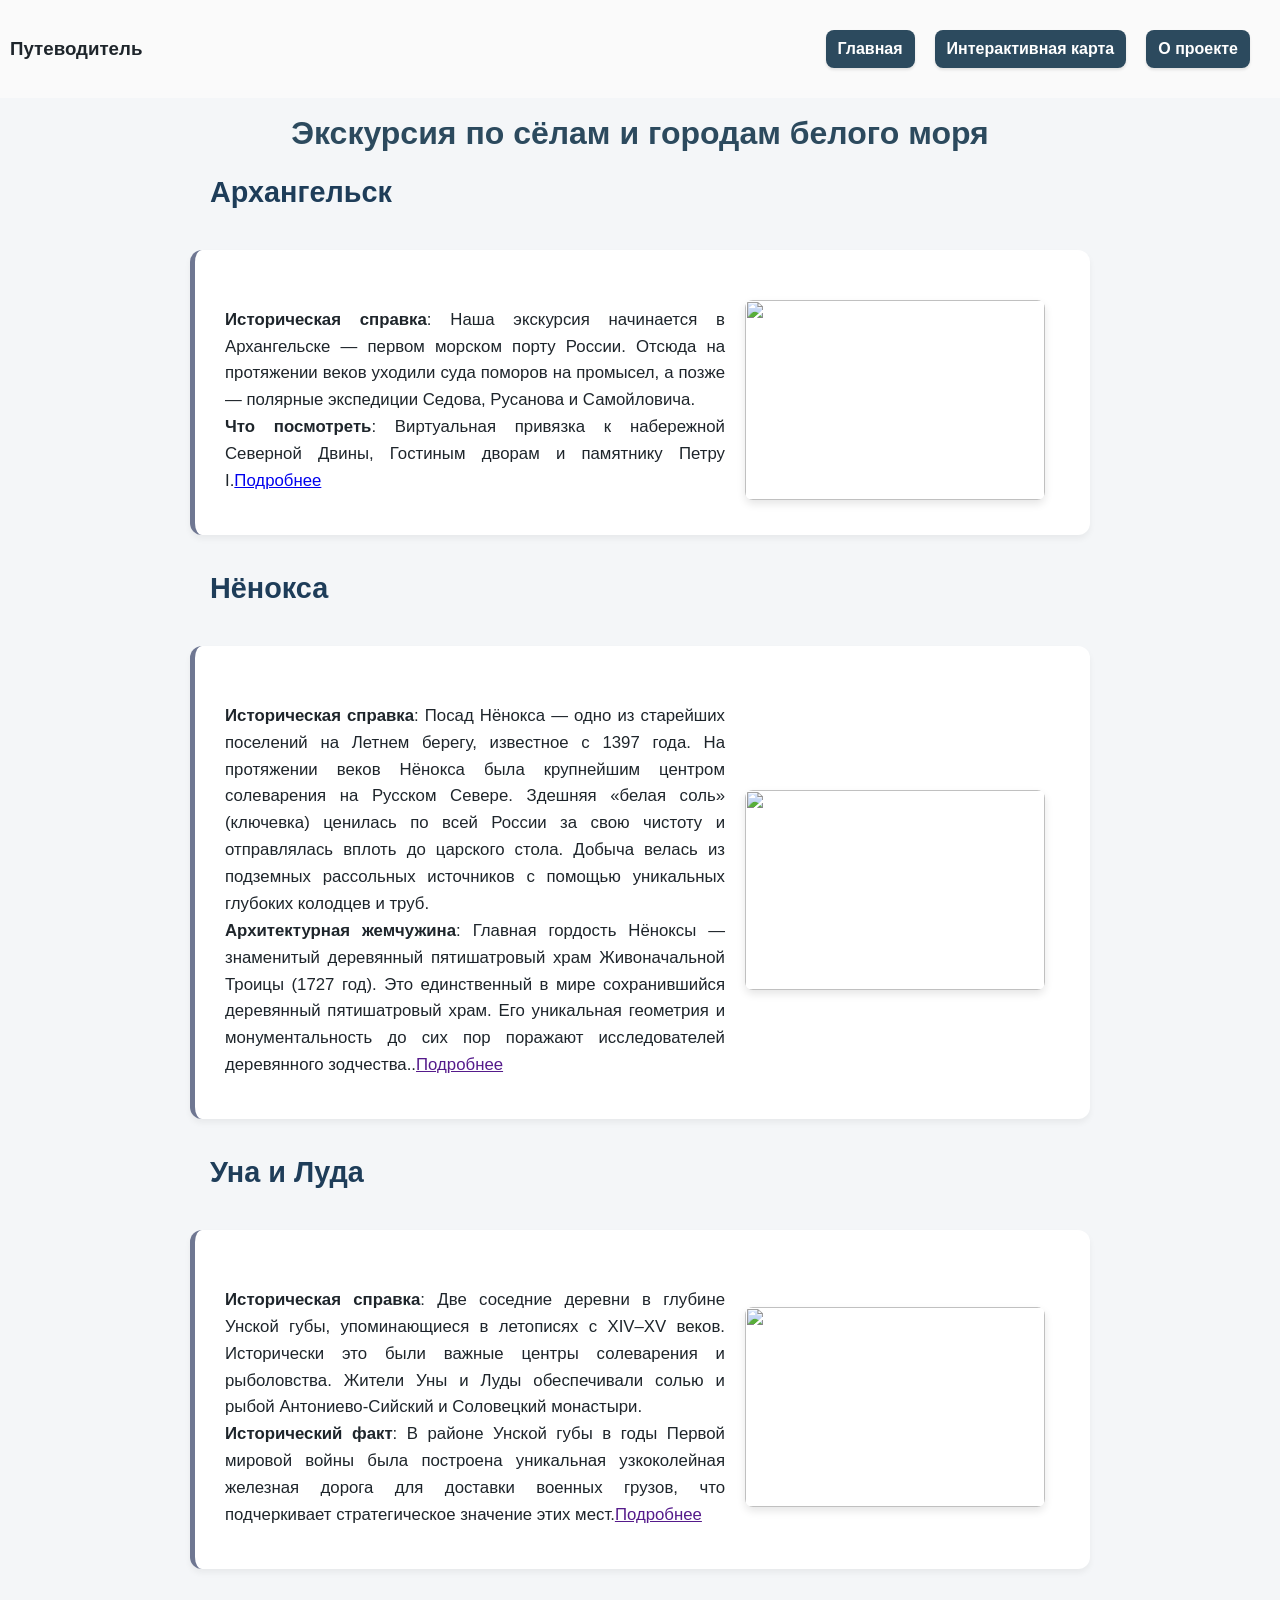
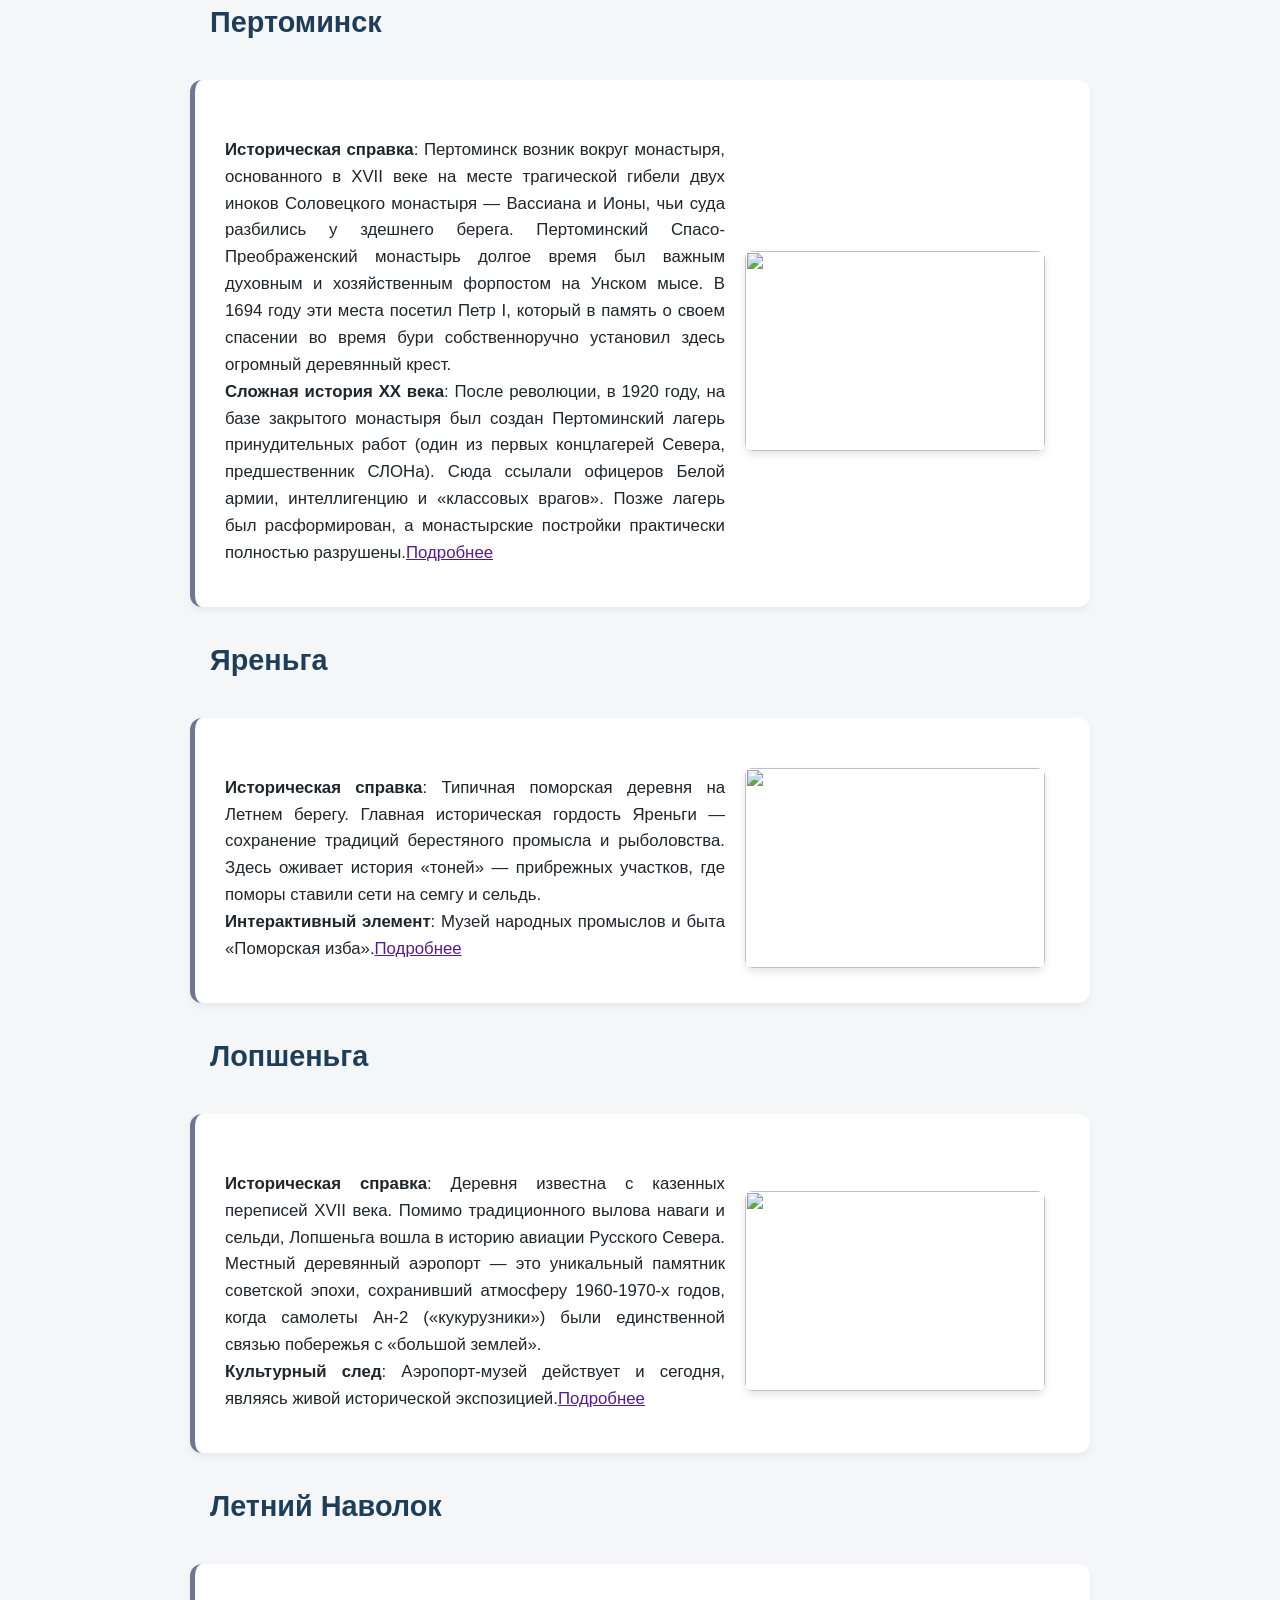
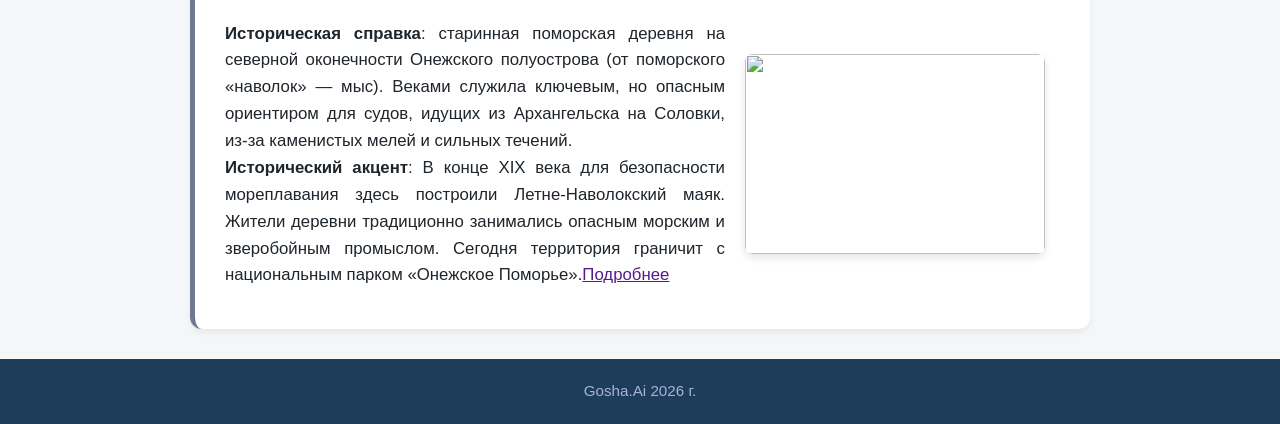
==== index.html @ 38576194 "Добавил файлы проекта" ====
<!DOCTYPE html>
<html lang="en">
<head>
    <meta charset="UTF-8">
    <meta name="viewport" content="width=device-width, initial-scale=1.0">
    <link rel="stylesheet" href="styleinf.css">
    <title>Историко-краеведческий цифровой путеводитель</title>
</head>
<body>
    <header>
        <h3>Путеводитель</h3>
        <nav>
            <a href="index.html" class="btn-custom">Главная</a>
            <a href="map.html" class="btn-custom">Интерактивная карта</a>
            <a href="info.html" class="btn-custom">О проекте</a>
        </nav>
    
    </header>
    <h1>Экскурсия по сёлам и городам белого моря</h1>
    <h2>Архангельск</h2>
    <section class="main">
        
        <p>
            <br><b>Историческая справка</b>: Наша экскурсия начинается в Архангельске — первом морском порту России. 
            Отсюда на протяжении веков уходили суда поморов на промысел, а позже — полярные экспедиции Седова, Русанова и Самойловича.
            <br><b>Что посмотреть</b>: Виртуальная привязка к набережной Северной Двины, Гостиным дворам и памятнику Петру I.<a href="/Users/artem/программы/проект история/towns/archangesk.html">Подробнее</a>
        </p>
        <img src="/Users/artem/программы/проект_история/img/archangelsk1.jpg" width="300" height="200">
    </section>

    <h2>Нёнокса</h2>
    <section class="main">
        <p>
            <br><b>Историческая справка</b>: Посад Нёнокса — одно из старейших поселений на Летнем берегу, известное с 1397 года. На протяжении веков Нёнокса была крупнейшим центром солеварения на Русском Севере. Здешняя «белая соль» (ключевка) ценилась по всей России за свою чистоту и отправлялась вплоть до царского стола. Добыча велась из подземных рассольных источников с помощью уникальных глубоких колодцев и труб.

            <br><b>Архитектурная жемчужина</b>: Главная гордость Нёноксы — знаменитый деревянный пятишатровый храм Живоначальной Троицы (1727 год). Это единственный в мире сохранившийся деревянный пятишатровый храм. Его уникальная геометрия и монументальность до сих пор поражают исследователей деревянного зодчества..<a href="">Подробнее</a>
        </p>
        <img src="/Users/artem/программы/проект_история/img/nenoksa.jpg" width="300" height="200">
    </section>

    <h2>Уна и Луда</h2>
    <section class="main">
        <p>
            <br><b>Историческая справка</b>: Две соседние деревни в глубине Унской губы, упоминающиеся в летописях с XIV–XV веков. Исторически это были важные центры солеварения и рыболовства. Жители Уны и Луды обеспечивали солью и рыбой Антониево-Сийский и Соловецкий монастыри.

           <br><b>Исторический факт</b>: В районе Унской губы в годы Первой мировой войны была построена уникальная узкоколейная железная дорога для доставки военных грузов, что подчеркивает стратегическое значение этих мест.<a href="">Подробнее</a>
        </p>
        <img src="/Users/artem/программы/проект_история/img/luda.jpg" width="300" height="200">
    </section>

    <h2>Пертоминск</h2>
    <section class="main">
        <p>
            <br><b>Историческая справка</b>: Пертоминск возник вокруг монастыря, основанного в XVII веке на месте трагической гибели двух иноков Соловецкого монастыря — Вассиана и Ионы, чьи суда разбились у здешнего берега. Пертоминский Спасо-Преображенский монастырь долгое время был важным духовным и хозяйственным форпостом на Унском мысе. В 1694 году эти места посетил Петр I, который в память о своем спасении во время бури собственноручно установил здесь огромный деревянный крест.

            <br><b>Сложная история XX века</b>: После революции, в 1920 году, на базе закрытого монастыря был создан Пертоминский лагерь принудительных работ (один из первых концлагерей Севера, предшественник СЛОНа). Сюда ссылали офицеров Белой армии, интеллигенцию и «классовых врагов». Позже лагерь был расформирован, а монастырские постройки практически полностью разрушены.<a href="">Подробнее</a>
        </p>
        <img src="/Users/artem/программы/проект_история/img/pertominsk.jpg" width="300" height="200">
    </section>

    <h2>Яреньга</h2>
    <section class="main">
        <p>
            <br><b>Историческая справка</b>: Типичная поморская деревня на Летнем берегу. Главная историческая гордость Яреньги — сохранение традиций берестяного промысла и рыболовства. Здесь оживает история «тоней» — прибрежных участков, где поморы ставили сети на семгу и сельдь.

            <br><b>Интерактивный элемент</b>: Музей народных промыслов и быта «Поморская изба».<a href="">Подробнее</a>
        </p>
        <img src="/Users/artem/программы/проект_история/img/jaringa.jpeg" width="300" height="200">
    </section>

    <h2>Лопшеньга</h2>
    <section class="main">
        <p>
            <br><b>Историческая справка</b>: Деревня известна с казенных переписей XVII века. Помимо традиционного вылова наваги и сельди, Лопшеньга вошла в историю авиации Русского Севера. Местный деревянный аэропорт — это уникальный памятник советской эпохи, сохранивший атмосферу 1960-1970-х годов, когда самолеты Ан-2 («кукурузники») были единственной связью побережья с «большой землей».

            <br><b>Культурный след</b>: Аэропорт-музей действует и сегодня, являясь живой исторической экспозицией.<a href="">Подробнее</a>
        </p>
        <img src="/Users/artem/программы/проект_история/img/lopshenga.jpeg" width="300" height="200">
    </section>

    <h2>Летний Наволок</h2>
    <section class="main">
        
        <p>
            <br><b>Историческая справка</b>: старинная поморская деревня на северной оконечности Онежского полуострова (от поморского «наволок» — мыс). Веками служила ключевым, но опасным ориентиром для судов, идущих из Архангельска на Соловки, из-за каменистых мелей и сильных течений.
            <br><b>Исторический акцент</b>: В конце XIX века для безопасности мореплавания здесь построили Летне-Наволокский маяк. Жители деревни традиционно занимались опасным морским и зверобойным промыслом. Сегодня территория граничит с национальным парком «Онежское Поморье».<a href="">Подробнее</a>
        </p>
        <img src="/Users/artem/программы/проект_история/img/purnema.jpeg" width="300" height="200">
    </section>


    <footer>Gosha.Ai 2026 г.</footer> 
    
</body>
</html>
---- styleinf.css ----
/* ==========================================================================
   1. ПЕРЕМЕННЫЕ И БАЗОВЫЕ НАСТРОЙКИ
   ========================================================================== */
:root {
    --bg-color: #F4F6F8;        /* Светло-серый фон страницы */
    --card-color: #FFFFFF;      /* Фон карточки */
    --card-bg: #FFFFFF;         /* Белый фон карточек (для сайдбара) */
    --text-main: #1E252B;       /* Глубокий графитовый текст */
    --accent-color: #2C4A5E;    /* Сине-стальной поморский */
    --accent-hover: #416B85;    /* Кнопки при наведении */
}

/* Сброс базовых отступов */
* {
    box-sizing: border-box;
    margin: 0;
    padding: 0;
}

body {
    font-family: 'Inter', sans-serif;
    background-color: var(--bg-color);
    color: var(--text-main);
    line-height: 1.6;
}

/* ==========================================================================
   2. ШАПКА И НАВИГАЦИЯ
   ========================================================================== */
header {
    display: flex;
    justify-content: space-between;
    text-align: left;
    align-items: center;
    gap: 20px;
    background-color: #fafafa;
    padding: 10px;
}

nav {
    display: flex;
    padding: 20px;
    gap: 20px;
}

/* ==========================================================================
   3. ТИПОГРАФИКА
   ========================================================================== */
h1 {
    font-family: 'Montserrat', sans-serif;
    color: var(--accent-color);
    max-width: 900px;
    margin: 10px auto;
    text-align: center;
}

h2 {
    color: #1e3d59;
    font-size: 1.8rem;
    max-width: 900px;
    margin: 10px auto;
    padding-left: 20px;
    position: relative;
    padding-bottom: 5px;
}

p {
    font-size: 1.05rem;
    margin-bottom: 10px;
    text-align: justify;
}

ul {
    margin-left: 25px;
    margin-top: 10px;
}

li {
    margin-bottom: 8px;
    font-size: 1.05rem;
}

/* ==========================================================================
   4. ОСНОВНЫЕ БЛОКИ И КОНТЕЙНЕРЫ
   ========================================================================== */
.container {
    max-width: 1200px;
    margin: 0 auto;
    padding: 20px;
}

/* Объединенные стили для секций контента */
section, .main {
    display: flex;
    align-items: center;
    gap: 20px;
    max-width: 900px;
    margin: 30px auto;
    padding: 30px;
    background: var(--card-color);
    border-radius: 12px;
    box-shadow: 0 4px 6px rgba(0, 0, 0, 0.05);
    border-left: 5px solid #6f7792;
}

section img {
    max-width: 100%;
    
    object-fit: cover;
    border-radius: 8px;
    margin-top: 15px;
    margin-right: 15px;
    box-shadow: 0 4px 8px rgba(0,0,0,0.1);
    transition: transform 0.3s ease;
}

section img:hover {
    transform: scale(1.03);
}

.info{
  display: flex;
  flex-direction: column; /* Выстраивает блоки в столбец */
  gap: 15px; /* Расстояние между блоками */
  align-items: center; /* Выравнивание блоков по центру (опционально) */
}

/* ==========================================================================
   5. КНОПКИ
   ========================================================================== */
.btn-custom {
    display: inline-flex; /* Изменено с inline на inline-flex, чтобы работал gap и выравнивание */
    align-items: center;
    gap: 20px;
    padding: 6px 12px;
    background-color: var(--accent-color);
    color: white;
    text-decoration: none;
    font-family: sans-serif;
    font-weight: 600;
    font-size: 16px;
    border-radius: 8px;
    box-shadow: 0 2px 3px rgba(0, 0, 0, 0.1);
    transition: all 0.3s ease;
}

.btn-custom:hover {
    background-color: #656f65;
    box-shadow: 0 6px 12px rgba(0, 0, 0, 0.15);
    transform: translateY(-2px);
}

.btn-custom:active {
    transform: translateY(1px);
    box-shadow: 0 2px 4px rgba(0, 0, 0, 0.1);
}

/* ==========================================================================
   6. КАРТА И САЙДБАР (ГЛАВНЫЙ ЭКРАН)
   ========================================================================== */
.main-content {
    display: grid;
    grid-template-columns: 2fr 1fr;
    gap: 20px;
    height: 600px;
}

#map-container {
    width: 100%;
    height: 100%;
    border-radius: 12px;
    overflow: hidden;
    box-shadow: 0 4px 12px rgba(0, 0, 0, 0.05);
    background: #e5e3db;
}

.sidebar {
    background-color: var(--card-bg);
    padding: 25px;
    border-radius: 12px;
    box-shadow: 0 4px 12px rgba(0, 0, 0, 0.05);
    overflow-y: auto;
    display: flex;
    flex-direction: column;
    gap: 15px;
}

/* Переопределение стилей заголовка внутри сайдбара */
.sidebar h2 {
    font-family: 'Montserrat', sans-serif;
    font-size: 20px;
    color: var(--accent-color);
    border-bottom: 2px solid var(--bg-color);
    padding-bottom: 10px;
    margin: 0; /* Сбрасываем центрирование от глобального h2 */
    max-width: none;
    padding-left: 0;
}

.info-placeholder {
    color: #7f8c8d;
    font-style: italic;
    text-align: center;
    margin: auto 0;
}

.poi-title {
    font-family: 'Montserrat', sans-serif;
    font-size: 18px;
    color: var(--accent-color);
    margin-bottom: 8px;
}

.ymaps3-balloon {
    padding: 10px;
    font-family: 'Inter', sans-serif;
    max-width: 250px;
}

/* ==========================================================================
   7. ПОДВАЛ (FOOTER)
   ========================================================================== */
footer {
    background-color: #1e3d59;
    color: #a6b1e1;
    text-align: center;
    padding: 20px;
    font-size: 0.95rem;
    position: relative;
    bottom: 0;
    width: 100%;
    margin-top: 5px;
}

/* ==========================================================================
   8. АДАПТИВНОСТЬ ДЛЯ МОБИЛЬНЫХ УСТРОЙСТВ
   ========================================================================== */
@media (max-width: 768px) {
    header {
        flex-direction: column;
        text-align: center;
        padding: 20px;
    }

    nav {
        width: 100%;
        justify-content: center;
    }

    section, .main {
        margin: 15px;
        padding: 20px;
    }

    section img {
        width: 100%;
        margin-right: 0;
        margin-bottom: 15px;
    }

    .main-content {
        grid-template-columns: 1fr;
        height: auto;
    }

    #map-container {
        height: 400px;
    }
}
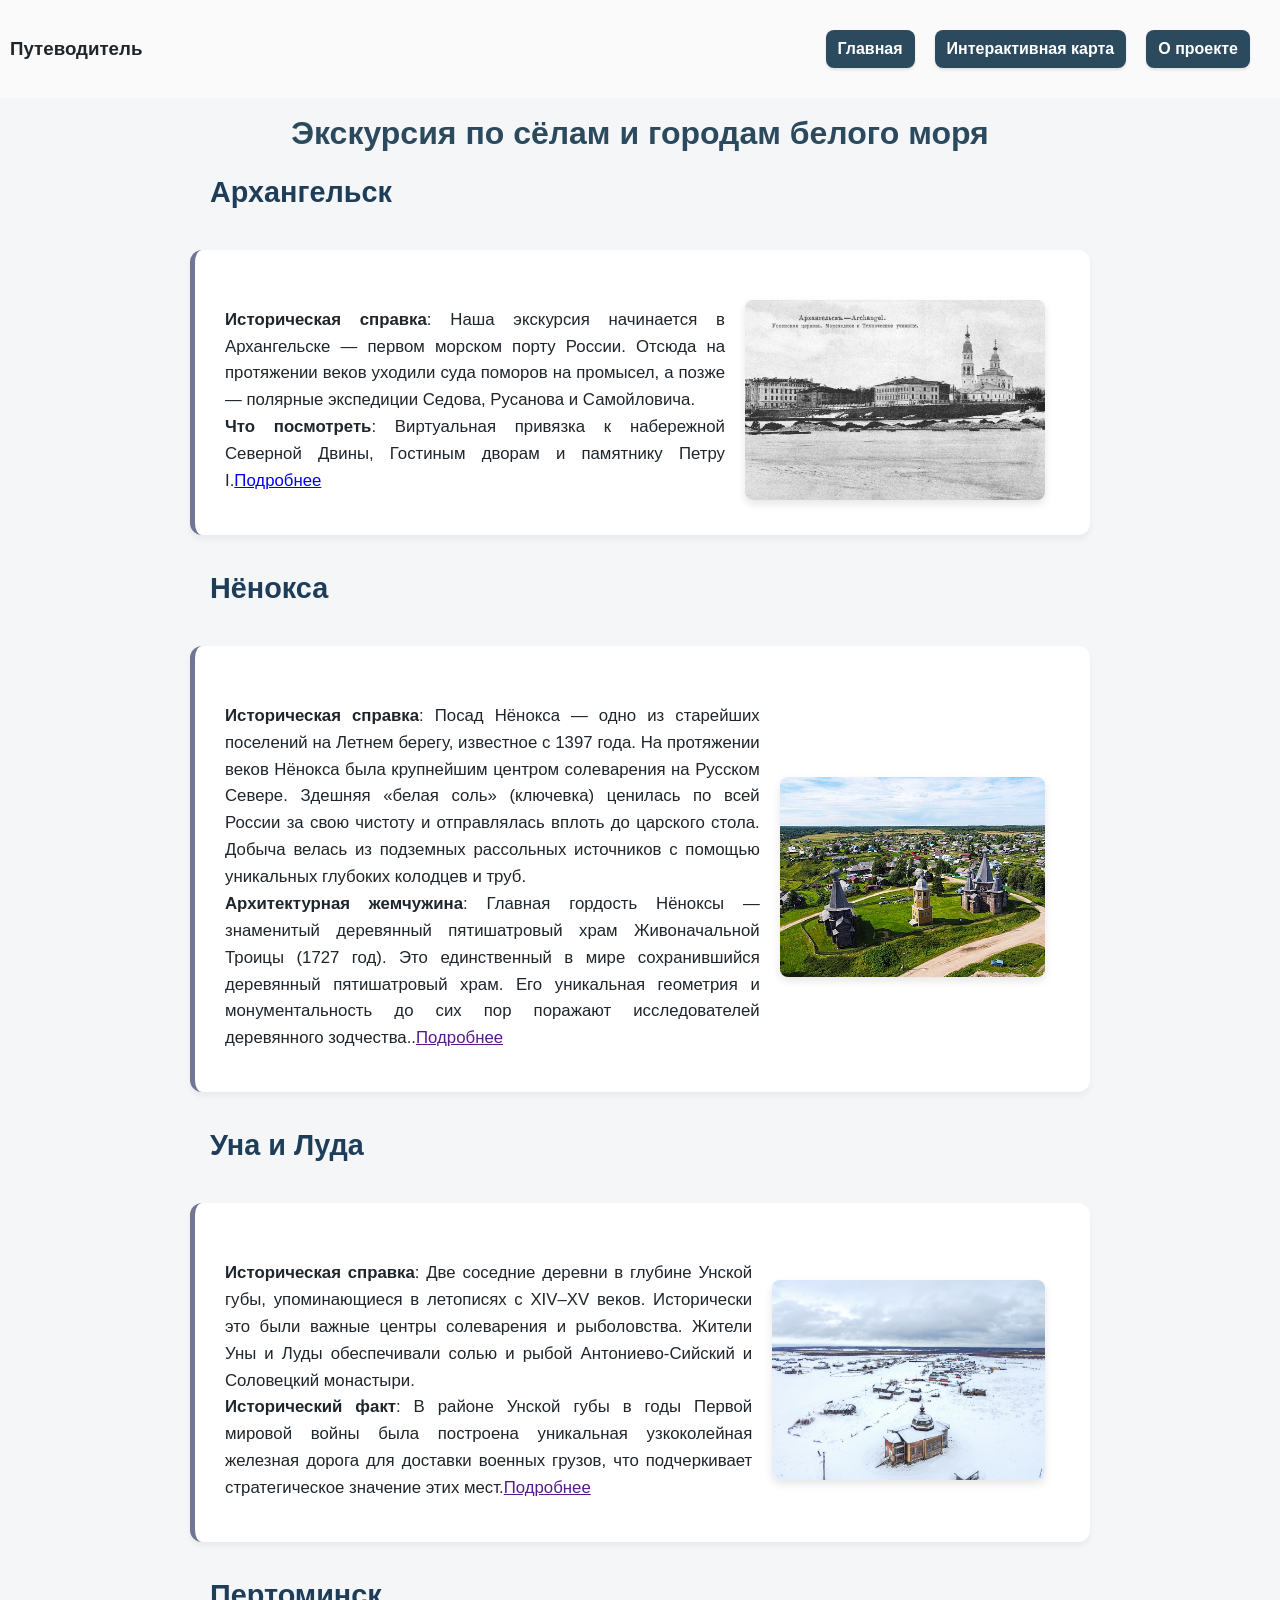
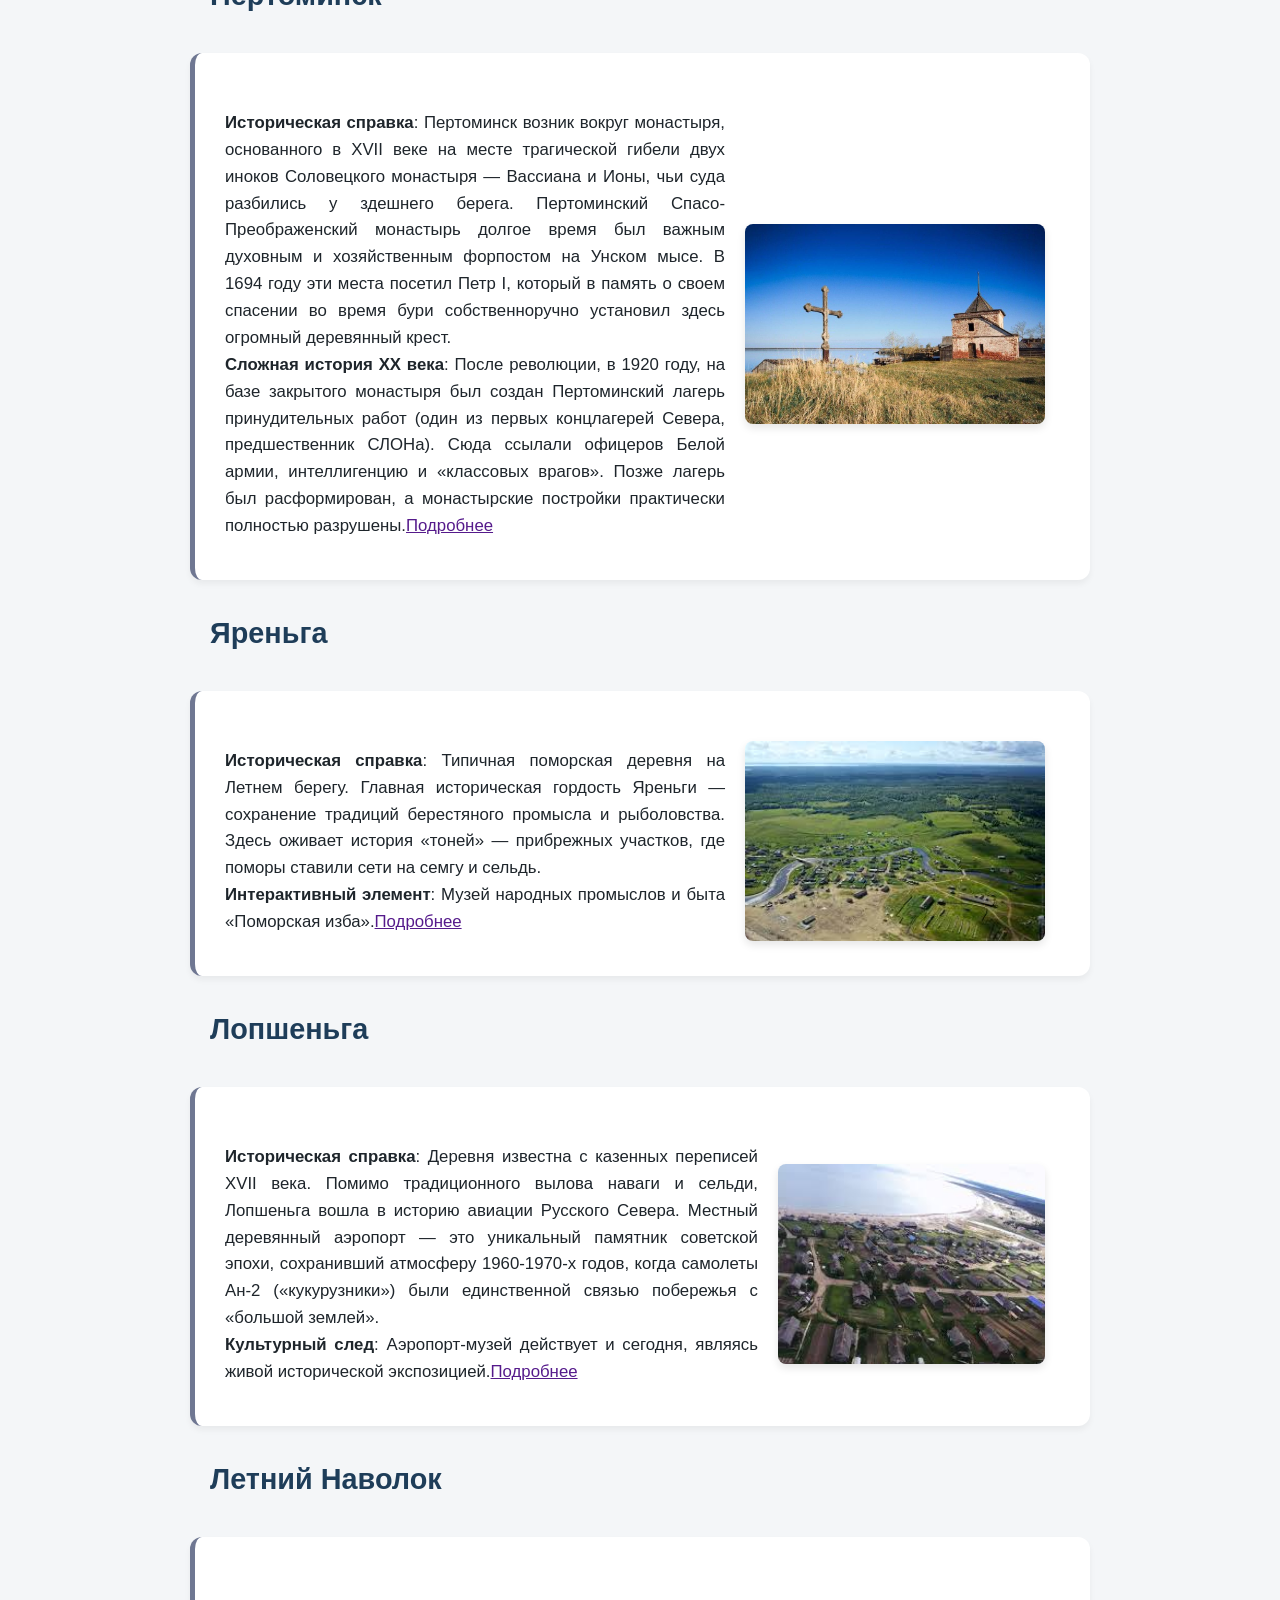
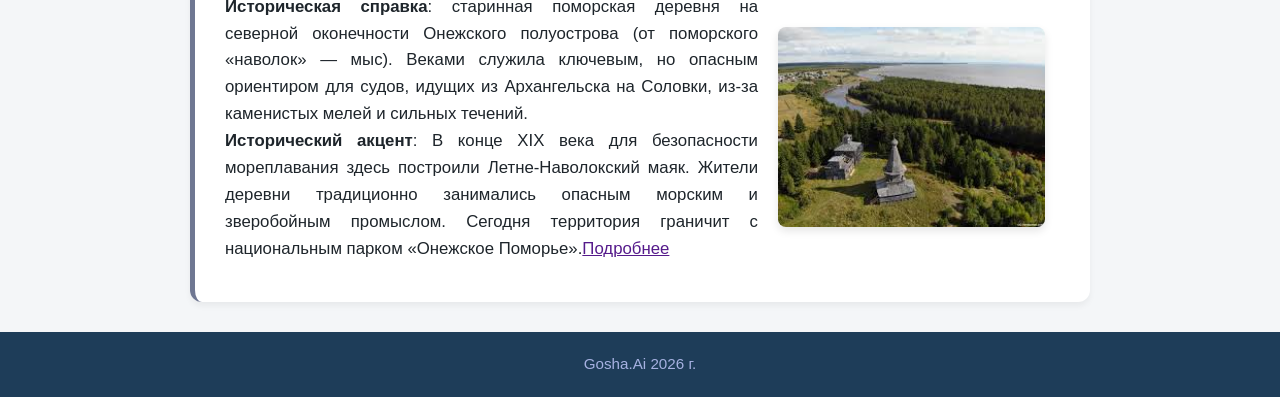
==== commit c39100d9: "исправление ссылок" ====
--- a/index.html
+++ b/index.html
@@ -23,9 +23,9 @@
         <p>
             <br><b>Историческая справка</b>: Наша экскурсия начинается в Архангельске — первом морском порту России. 
             Отсюда на протяжении веков уходили суда поморов на промысел, а позже — полярные экспедиции Седова, Русанова и Самойловича.
-            <br><b>Что посмотреть</b>: Виртуальная привязка к набережной Северной Двины, Гостиным дворам и памятнику Петру I.<a href="/Users/artem/программы/проект история/towns/archangesk.html">Подробнее</a>
+            <br><b>Что посмотреть</b>: Виртуальная привязка к набережной Северной Двины, Гостиным дворам и памятнику Петру I.<a href="/towns/archangesk.html">Подробнее</a>
         </p>
-        <img src="/Users/artem/программы/проект_история/img/archangelsk1.jpg" width="300" height="200">
+        <img src="/img/archangelsk1.jpg" width="300" height="200">
     </section>
 
     <h2>Нёнокса</h2>
@@ -35,7 +35,7 @@
 
             <br><b>Архитектурная жемчужина</b>: Главная гордость Нёноксы — знаменитый деревянный пятишатровый храм Живоначальной Троицы (1727 год). Это единственный в мире сохранившийся деревянный пятишатровый храм. Его уникальная геометрия и монументальность до сих пор поражают исследователей деревянного зодчества..<a href="">Подробнее</a>
         </p>
-        <img src="/Users/artem/программы/проект_история/img/nenoksa.jpg" width="300" height="200">
+        <img src="/img/nenoksa.jpg" width="300" height="200">
     </section>
 
     <h2>Уна и Луда</h2>
@@ -45,7 +45,7 @@
 
            <br><b>Исторический факт</b>: В районе Унской губы в годы Первой мировой войны была построена уникальная узкоколейная железная дорога для доставки военных грузов, что подчеркивает стратегическое значение этих мест.<a href="">Подробнее</a>
         </p>
-        <img src="/Users/artem/программы/проект_история/img/luda.jpg" width="300" height="200">
+        <img src="/img/luda.jpg" width="300" height="200">
     </section>
 
     <h2>Пертоминск</h2>
@@ -55,7 +55,7 @@
 
             <br><b>Сложная история XX века</b>: После революции, в 1920 году, на базе закрытого монастыря был создан Пертоминский лагерь принудительных работ (один из первых концлагерей Севера, предшественник СЛОНа). Сюда ссылали офицеров Белой армии, интеллигенцию и «классовых врагов». Позже лагерь был расформирован, а монастырские постройки практически полностью разрушены.<a href="">Подробнее</a>
         </p>
-        <img src="/Users/artem/программы/проект_история/img/pertominsk.jpg" width="300" height="200">
+        <img src="/img/pertominsk.jpg" width="300" height="200">
     </section>
 
     <h2>Яреньга</h2>
@@ -65,7 +65,7 @@
 
             <br><b>Интерактивный элемент</b>: Музей народных промыслов и быта «Поморская изба».<a href="">Подробнее</a>
         </p>
-        <img src="/Users/artem/программы/проект_история/img/jaringa.jpeg" width="300" height="200">
+        <img src="/img/jaringa.jpeg" width="300" height="200">
     </section>
 
     <h2>Лопшеньга</h2>
@@ -75,7 +75,7 @@
 
             <br><b>Культурный след</b>: Аэропорт-музей действует и сегодня, являясь живой исторической экспозицией.<a href="">Подробнее</a>
         </p>
-        <img src="/Users/artem/программы/проект_история/img/lopshenga.jpeg" width="300" height="200">
+        <img src="/img/lopshenga.jpeg" width="300" height="200">
     </section>
 
     <h2>Летний Наволок</h2>
@@ -85,7 +85,7 @@
             <br><b>Историческая справка</b>: старинная поморская деревня на северной оконечности Онежского полуострова (от поморского «наволок» — мыс). Веками служила ключевым, но опасным ориентиром для судов, идущих из Архангельска на Соловки, из-за каменистых мелей и сильных течений.
             <br><b>Исторический акцент</b>: В конце XIX века для безопасности мореплавания здесь построили Летне-Наволокский маяк. Жители деревни традиционно занимались опасным морским и зверобойным промыслом. Сегодня территория граничит с национальным парком «Онежское Поморье».<a href="">Подробнее</a>
         </p>
-        <img src="/Users/artem/программы/проект_история/img/purnema.jpeg" width="300" height="200">
+        <img src="/img/purnema.jpeg" width="300" height="200">
     </section>
 
 
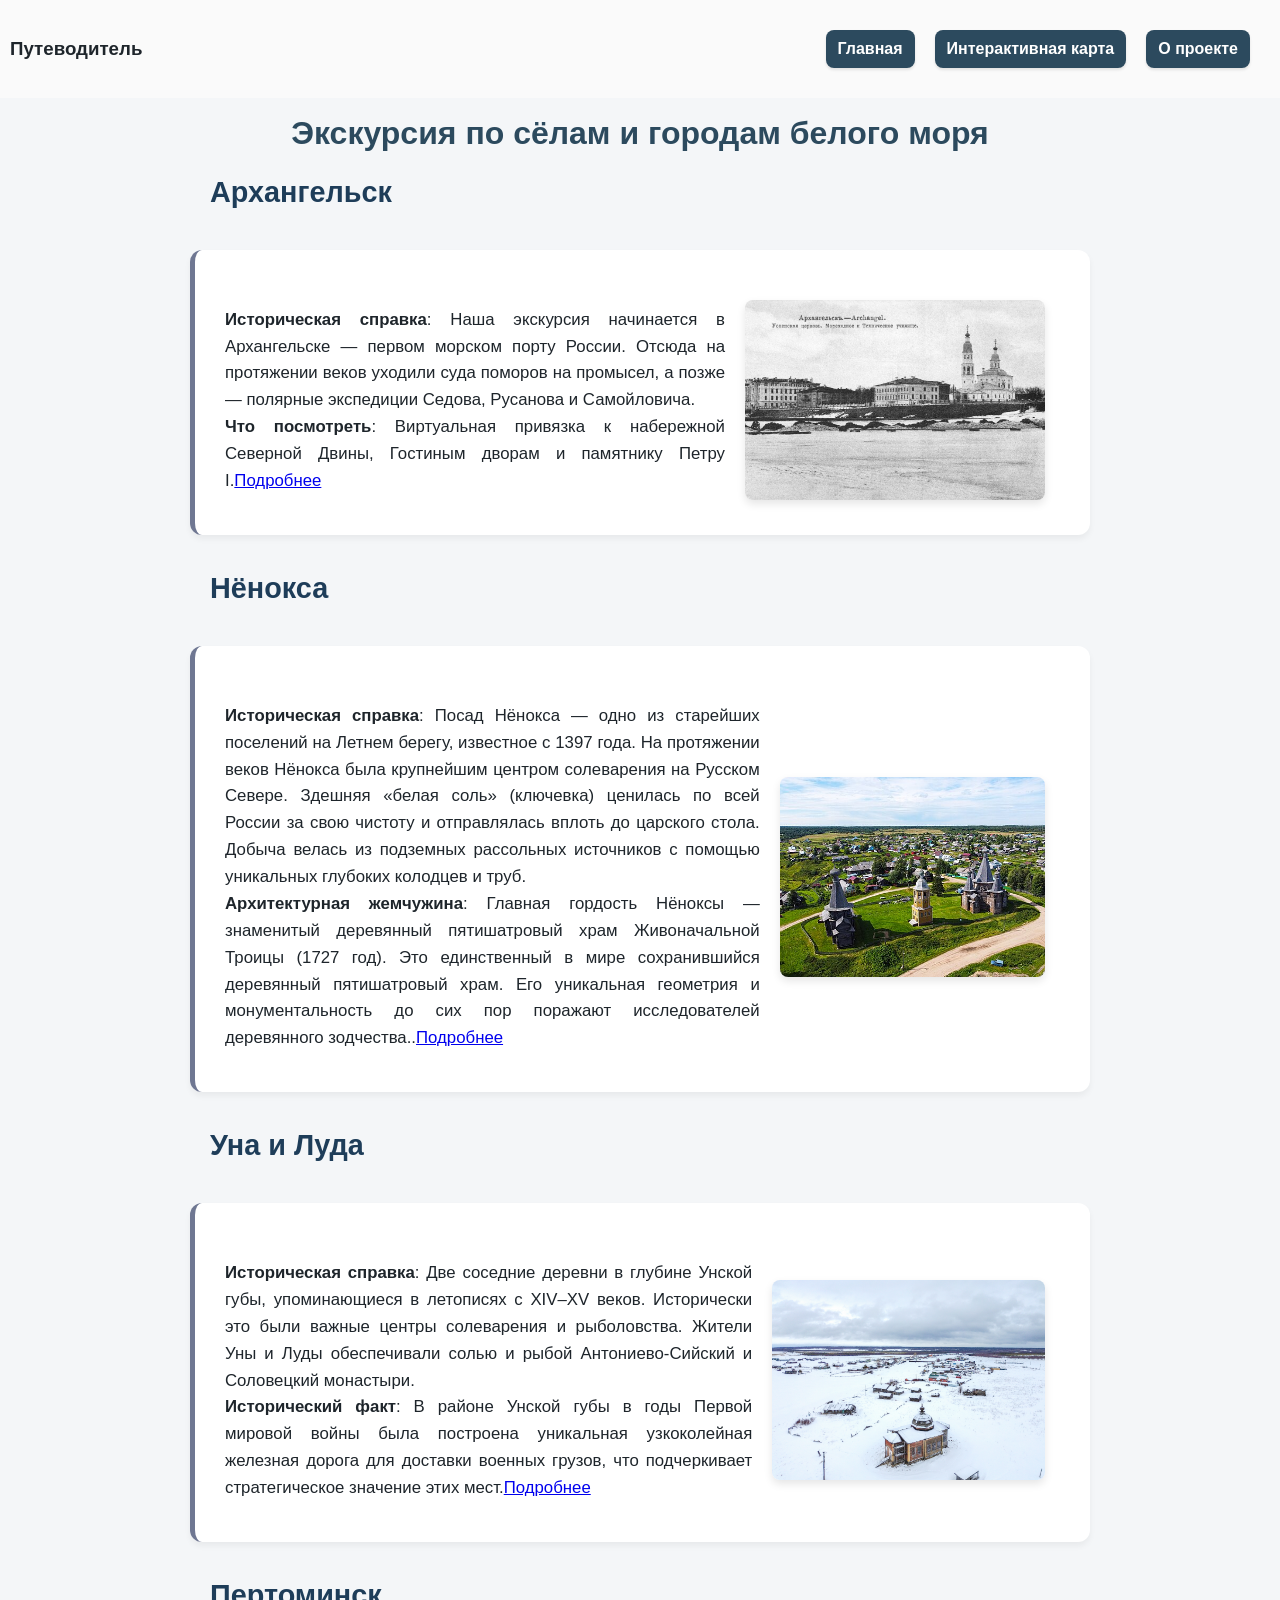
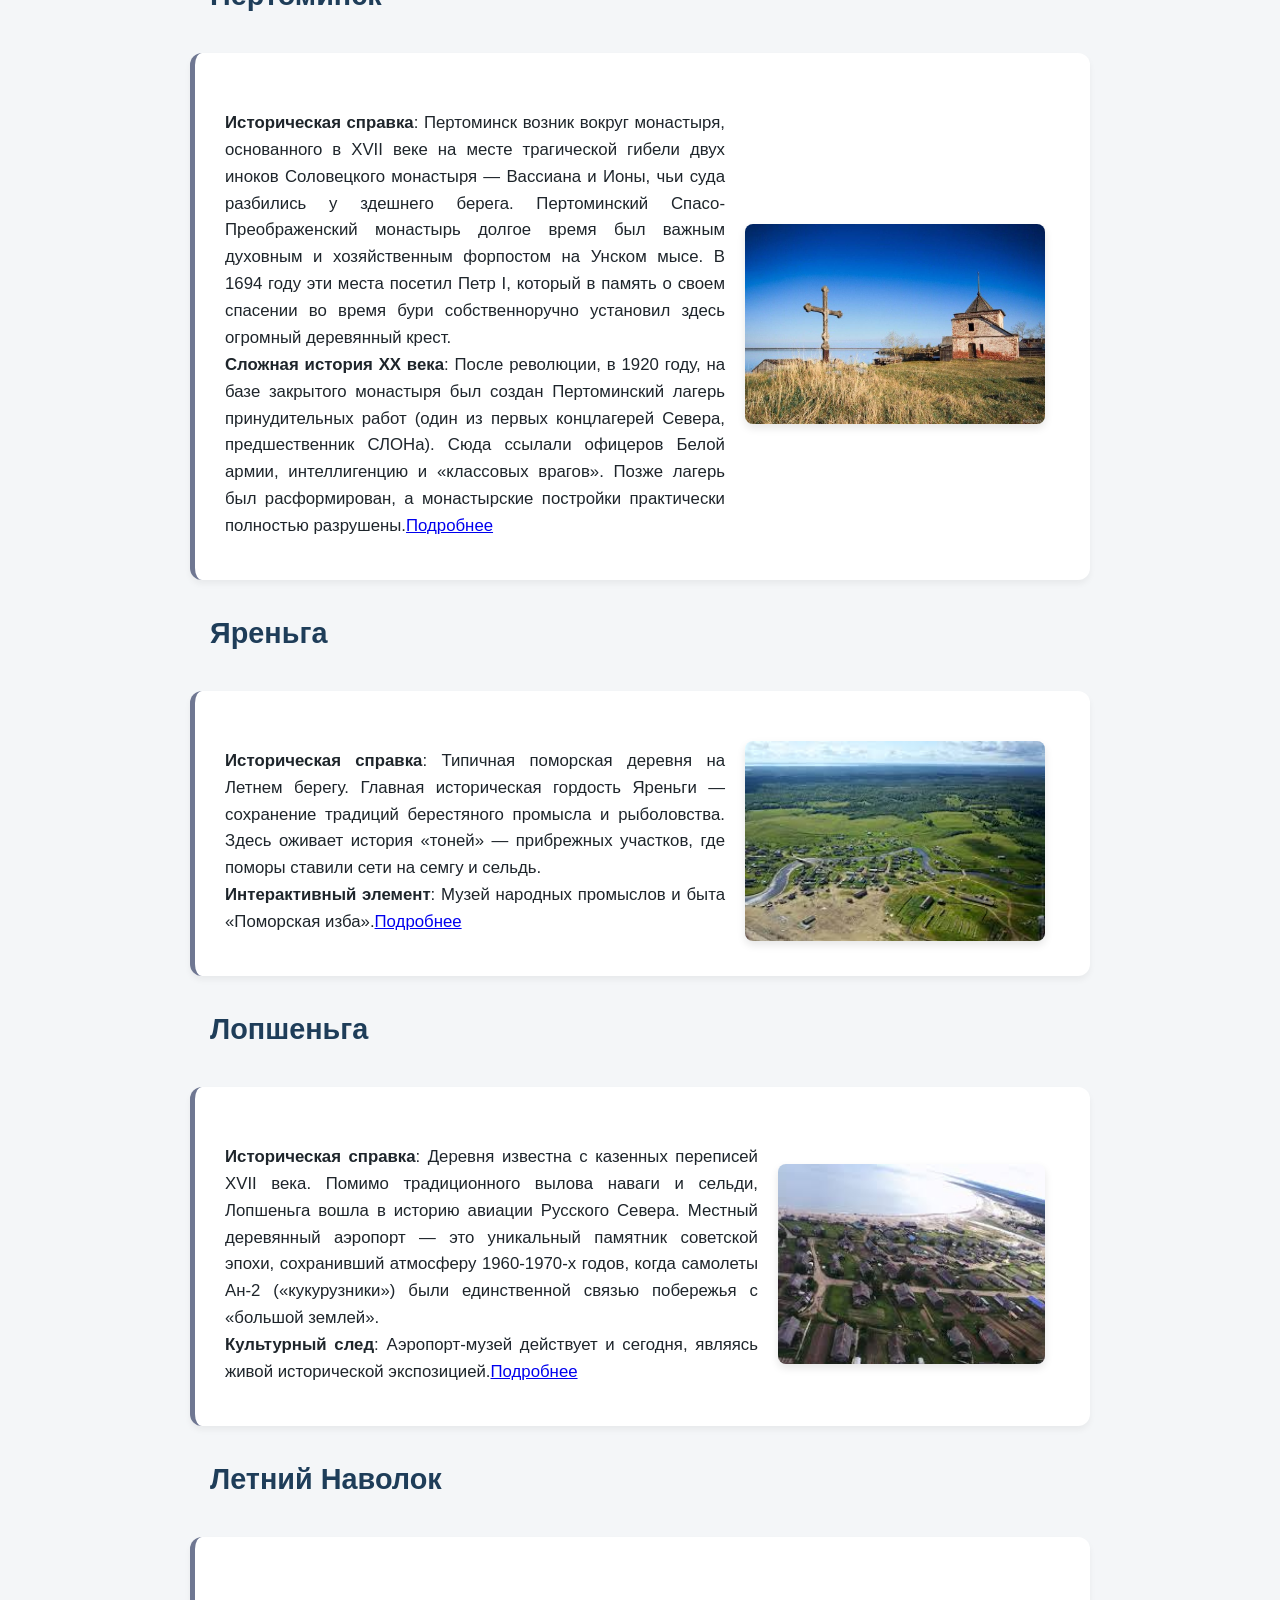
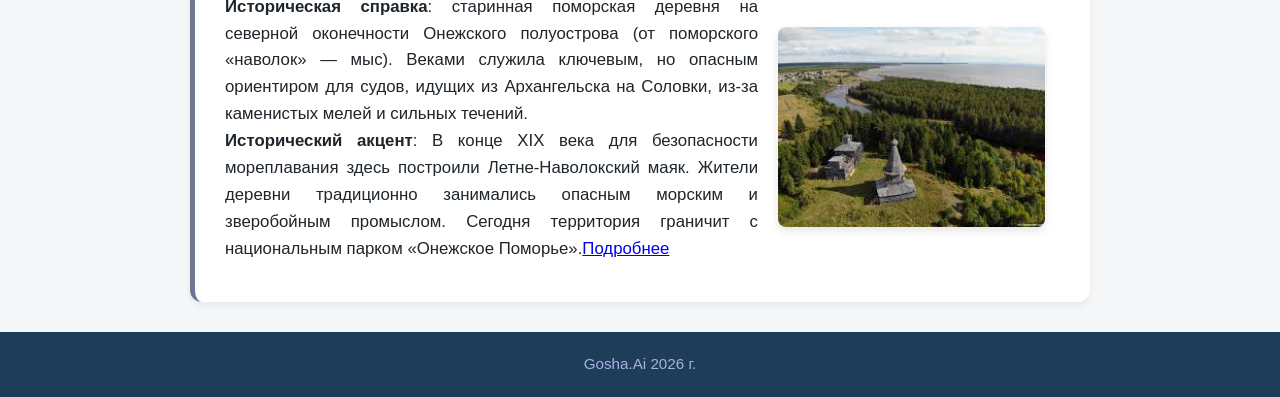
==== commit 82d45c13: "добавление информации о населённых пунктах" ====
--- a/index.html
+++ b/index.html
@@ -23,9 +23,9 @@
         <p>
             <br><b>Историческая справка</b>: Наша экскурсия начинается в Архангельске — первом морском порту России. 
             Отсюда на протяжении веков уходили суда поморов на промысел, а позже — полярные экспедиции Седова, Русанова и Самойловича.
-            <br><b>Что посмотреть</b>: Виртуальная привязка к набережной Северной Двины, Гостиным дворам и памятнику Петру I.<a href="/towns/archangesk.html">Подробнее</a>
+            <br><b>Что посмотреть</b>: Виртуальная привязка к набережной Северной Двины, Гостиным дворам и памятнику Петру I.<a href="towns/archangesk.html">Подробнее</a>
         </p>
-        <img src="/img/archangelsk1.jpg" width="300" height="200">
+        <img src="img/archangelsk1.jpg" width="300" height="200">
     </section>
 
     <h2>Нёнокса</h2>
@@ -33,9 +33,9 @@
         <p>
             <br><b>Историческая справка</b>: Посад Нёнокса — одно из старейших поселений на Летнем берегу, известное с 1397 года. На протяжении веков Нёнокса была крупнейшим центром солеварения на Русском Севере. Здешняя «белая соль» (ключевка) ценилась по всей России за свою чистоту и отправлялась вплоть до царского стола. Добыча велась из подземных рассольных источников с помощью уникальных глубоких колодцев и труб.
 
-            <br><b>Архитектурная жемчужина</b>: Главная гордость Нёноксы — знаменитый деревянный пятишатровый храм Живоначальной Троицы (1727 год). Это единственный в мире сохранившийся деревянный пятишатровый храм. Его уникальная геометрия и монументальность до сих пор поражают исследователей деревянного зодчества..<a href="">Подробнее</a>
+            <br><b>Архитектурная жемчужина</b>: Главная гордость Нёноксы — знаменитый деревянный пятишатровый храм Живоначальной Троицы (1727 год). Это единственный в мире сохранившийся деревянный пятишатровый храм. Его уникальная геометрия и монументальность до сих пор поражают исследователей деревянного зодчества..<a href="towns/nenoksa.html">Подробнее</a>
         </p>
-        <img src="/img/nenoksa.jpg" width="300" height="200">
+        <img src="img/nenoksa.jpg" width="300" height="200">
     </section>
 
     <h2>Уна и Луда</h2>
@@ -43,9 +43,9 @@
         <p>
             <br><b>Историческая справка</b>: Две соседние деревни в глубине Унской губы, упоминающиеся в летописях с XIV–XV веков. Исторически это были важные центры солеварения и рыболовства. Жители Уны и Луды обеспечивали солью и рыбой Антониево-Сийский и Соловецкий монастыри.
 
-           <br><b>Исторический факт</b>: В районе Унской губы в годы Первой мировой войны была построена уникальная узкоколейная железная дорога для доставки военных грузов, что подчеркивает стратегическое значение этих мест.<a href="">Подробнее</a>
+           <br><b>Исторический факт</b>: В районе Унской губы в годы Первой мировой войны была построена уникальная узкоколейная железная дорога для доставки военных грузов, что подчеркивает стратегическое значение этих мест.<a href="towns/luda.html">Подробнее</a>
         </p>
-        <img src="/img/luda.jpg" width="300" height="200">
+        <img src="img/luda.jpg" width="300" height="200">
     </section>
 
     <h2>Пертоминск</h2>
@@ -53,9 +53,9 @@
         <p>
             <br><b>Историческая справка</b>: Пертоминск возник вокруг монастыря, основанного в XVII веке на месте трагической гибели двух иноков Соловецкого монастыря — Вассиана и Ионы, чьи суда разбились у здешнего берега. Пертоминский Спасо-Преображенский монастырь долгое время был важным духовным и хозяйственным форпостом на Унском мысе. В 1694 году эти места посетил Петр I, который в память о своем спасении во время бури собственноручно установил здесь огромный деревянный крест.
 
-            <br><b>Сложная история XX века</b>: После революции, в 1920 году, на базе закрытого монастыря был создан Пертоминский лагерь принудительных работ (один из первых концлагерей Севера, предшественник СЛОНа). Сюда ссылали офицеров Белой армии, интеллигенцию и «классовых врагов». Позже лагерь был расформирован, а монастырские постройки практически полностью разрушены.<a href="">Подробнее</a>
+            <br><b>Сложная история XX века</b>: После революции, в 1920 году, на базе закрытого монастыря был создан Пертоминский лагерь принудительных работ (один из первых концлагерей Севера, предшественник СЛОНа). Сюда ссылали офицеров Белой армии, интеллигенцию и «классовых врагов». Позже лагерь был расформирован, а монастырские постройки практически полностью разрушены.<a href="towns/pertominsk.html">Подробнее</a>
         </p>
-        <img src="/img/pertominsk.jpg" width="300" height="200">
+        <img src="img/pertominsk.jpg" width="300" height="200">
     </section>
 
     <h2>Яреньга</h2>
@@ -63,9 +63,9 @@
         <p>
             <br><b>Историческая справка</b>: Типичная поморская деревня на Летнем берегу. Главная историческая гордость Яреньги — сохранение традиций берестяного промысла и рыболовства. Здесь оживает история «тоней» — прибрежных участков, где поморы ставили сети на семгу и сельдь.
 
-            <br><b>Интерактивный элемент</b>: Музей народных промыслов и быта «Поморская изба».<a href="">Подробнее</a>
+            <br><b>Интерактивный элемент</b>: Музей народных промыслов и быта «Поморская изба».<a href="towns/jaringa.html">Подробнее</a>
         </p>
-        <img src="/img/jaringa.jpeg" width="300" height="200">
+        <img src="img/jaringa.jpeg" width="300" height="200">
     </section>
 
     <h2>Лопшеньга</h2>
@@ -73,9 +73,9 @@
         <p>
             <br><b>Историческая справка</b>: Деревня известна с казенных переписей XVII века. Помимо традиционного вылова наваги и сельди, Лопшеньга вошла в историю авиации Русского Севера. Местный деревянный аэропорт — это уникальный памятник советской эпохи, сохранивший атмосферу 1960-1970-х годов, когда самолеты Ан-2 («кукурузники») были единственной связью побережья с «большой землей».
 
-            <br><b>Культурный след</b>: Аэропорт-музей действует и сегодня, являясь живой исторической экспозицией.<a href="">Подробнее</a>
+            <br><b>Культурный след</b>: Аэропорт-музей действует и сегодня, являясь живой исторической экспозицией.<a href="towns/lopshenga.html">Подробнее</a>
         </p>
-        <img src="/img/lopshenga.jpeg" width="300" height="200">
+        <img src="img/lopshenga.jpeg" width="300" height="200">
     </section>
 
     <h2>Летний Наволок</h2>
@@ -83,9 +83,9 @@
         
         <p>
             <br><b>Историческая справка</b>: старинная поморская деревня на северной оконечности Онежского полуострова (от поморского «наволок» — мыс). Веками служила ключевым, но опасным ориентиром для судов, идущих из Архангельска на Соловки, из-за каменистых мелей и сильных течений.
-            <br><b>Исторический акцент</b>: В конце XIX века для безопасности мореплавания здесь построили Летне-Наволокский маяк. Жители деревни традиционно занимались опасным морским и зверобойным промыслом. Сегодня территория граничит с национальным парком «Онежское Поморье».<a href="">Подробнее</a>
+            <br><b>Исторический акцент</b>: В конце XIX века для безопасности мореплавания здесь построили Летне-Наволокский маяк. Жители деревни традиционно занимались опасным морским и зверобойным промыслом. Сегодня территория граничит с национальным парком «Онежское Поморье».<a href="towns/letniy_navolok.html">Подробнее</a>
         </p>
-        <img src="/img/purnema.jpeg" width="300" height="200">
+        <img src="img/purnema.jpeg" width="300" height="200">
     </section>
 
 
--- a/styleinf.css
+++ b/styleinf.css
@@ -247,15 +247,27 @@
         justify-content: center;
     }
 
+    /* МЕНЯЕМ ТУТ: Выстраиваем контент в столбик */
     section, .main {
+        flex-direction: column; 
+        align-items: stretch; /* Растягиваем контент по ширине */
         margin: 15px;
         padding: 20px;
     }
 
+    /* МЕНЯЕМ ТУТ: Сдвигаем картинку в самый конец блока */
     section img {
         width: 100%;
         margin-right: 0;
-        margin-bottom: 15px;
+        margin-top: 15px;
+        margin-bottom: 0; /* Переносим отступ наверх, так как картинка теперь снизу */
+        order: 2; /* Текст получит порядок по умолчанию (0), а картинка уйдет вниз (2) */
+    }
+    
+    /* Если текст внутри секции обернут в теги или идет обычными абзацами, 
+       принудительно поднимаем его выше картинки */
+    section p, section h2, section ul, .info {
+        order: 1;
     }
 
     .main-content {
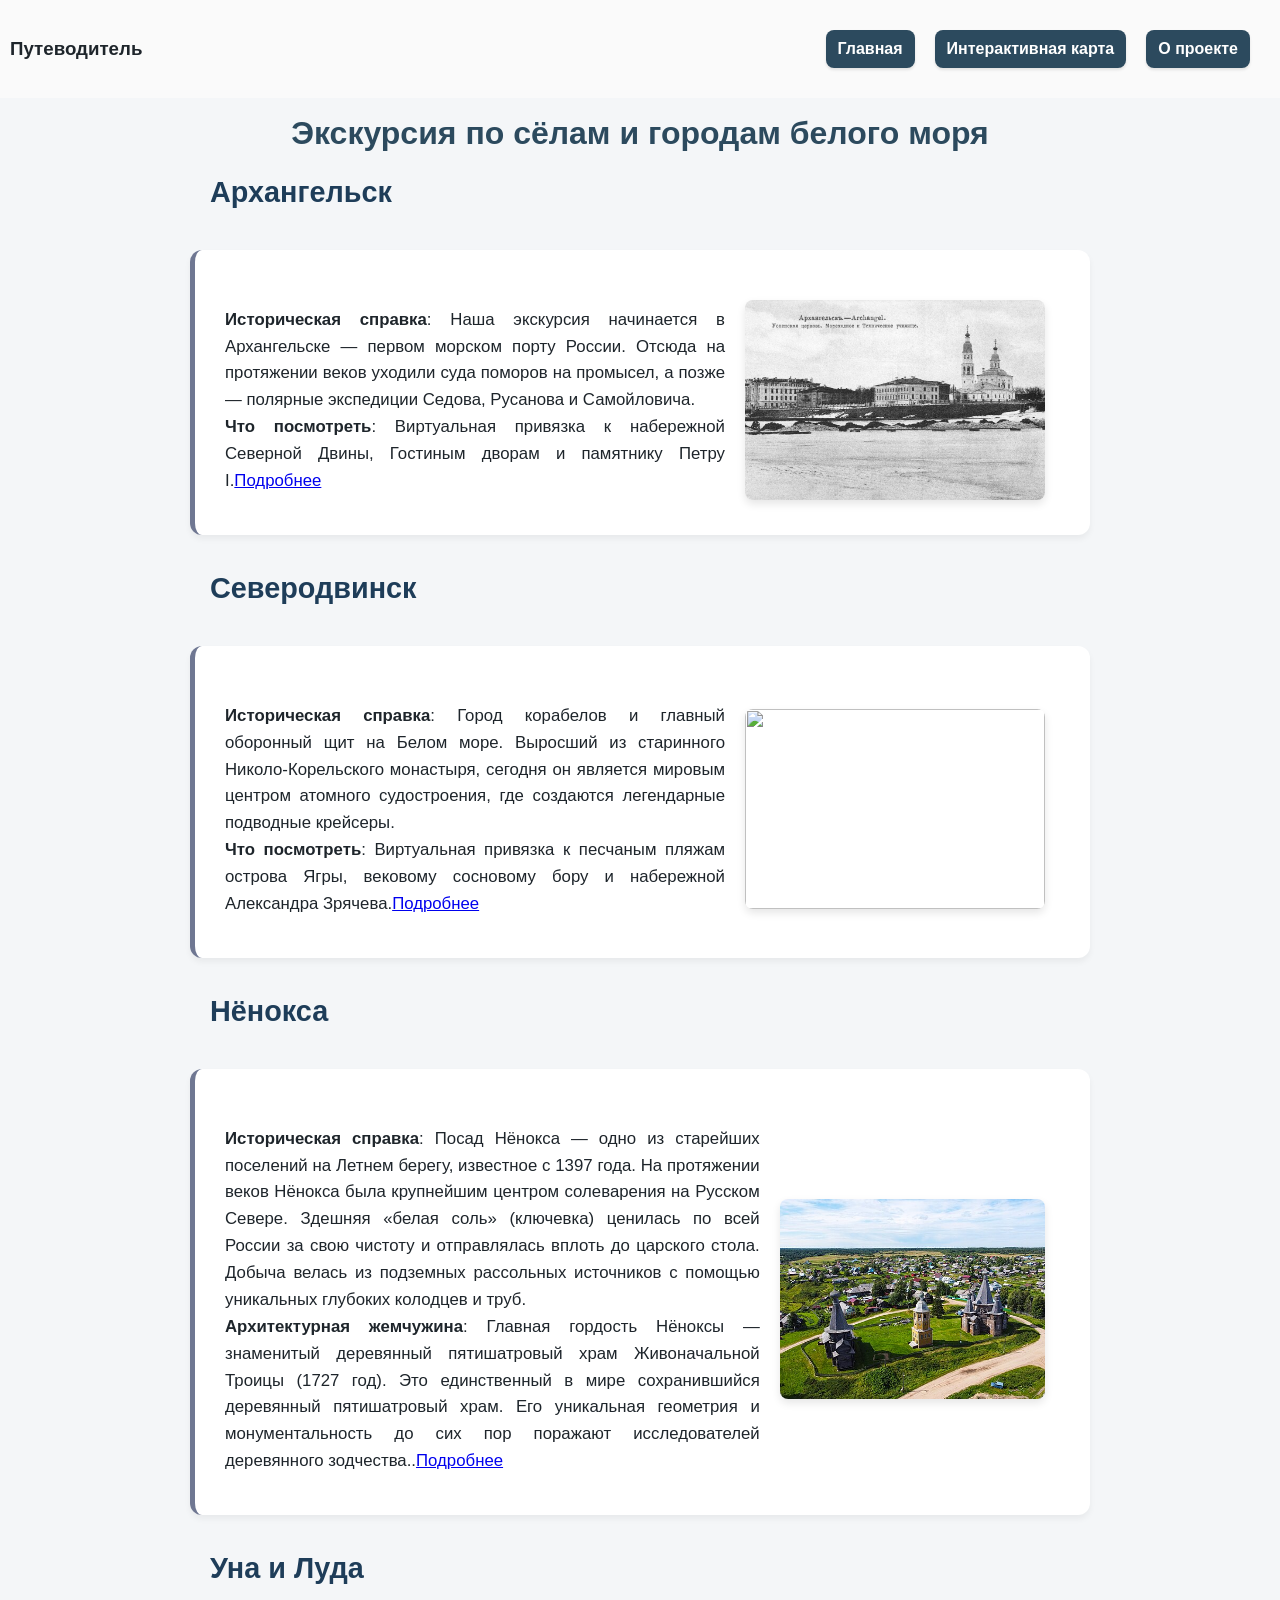
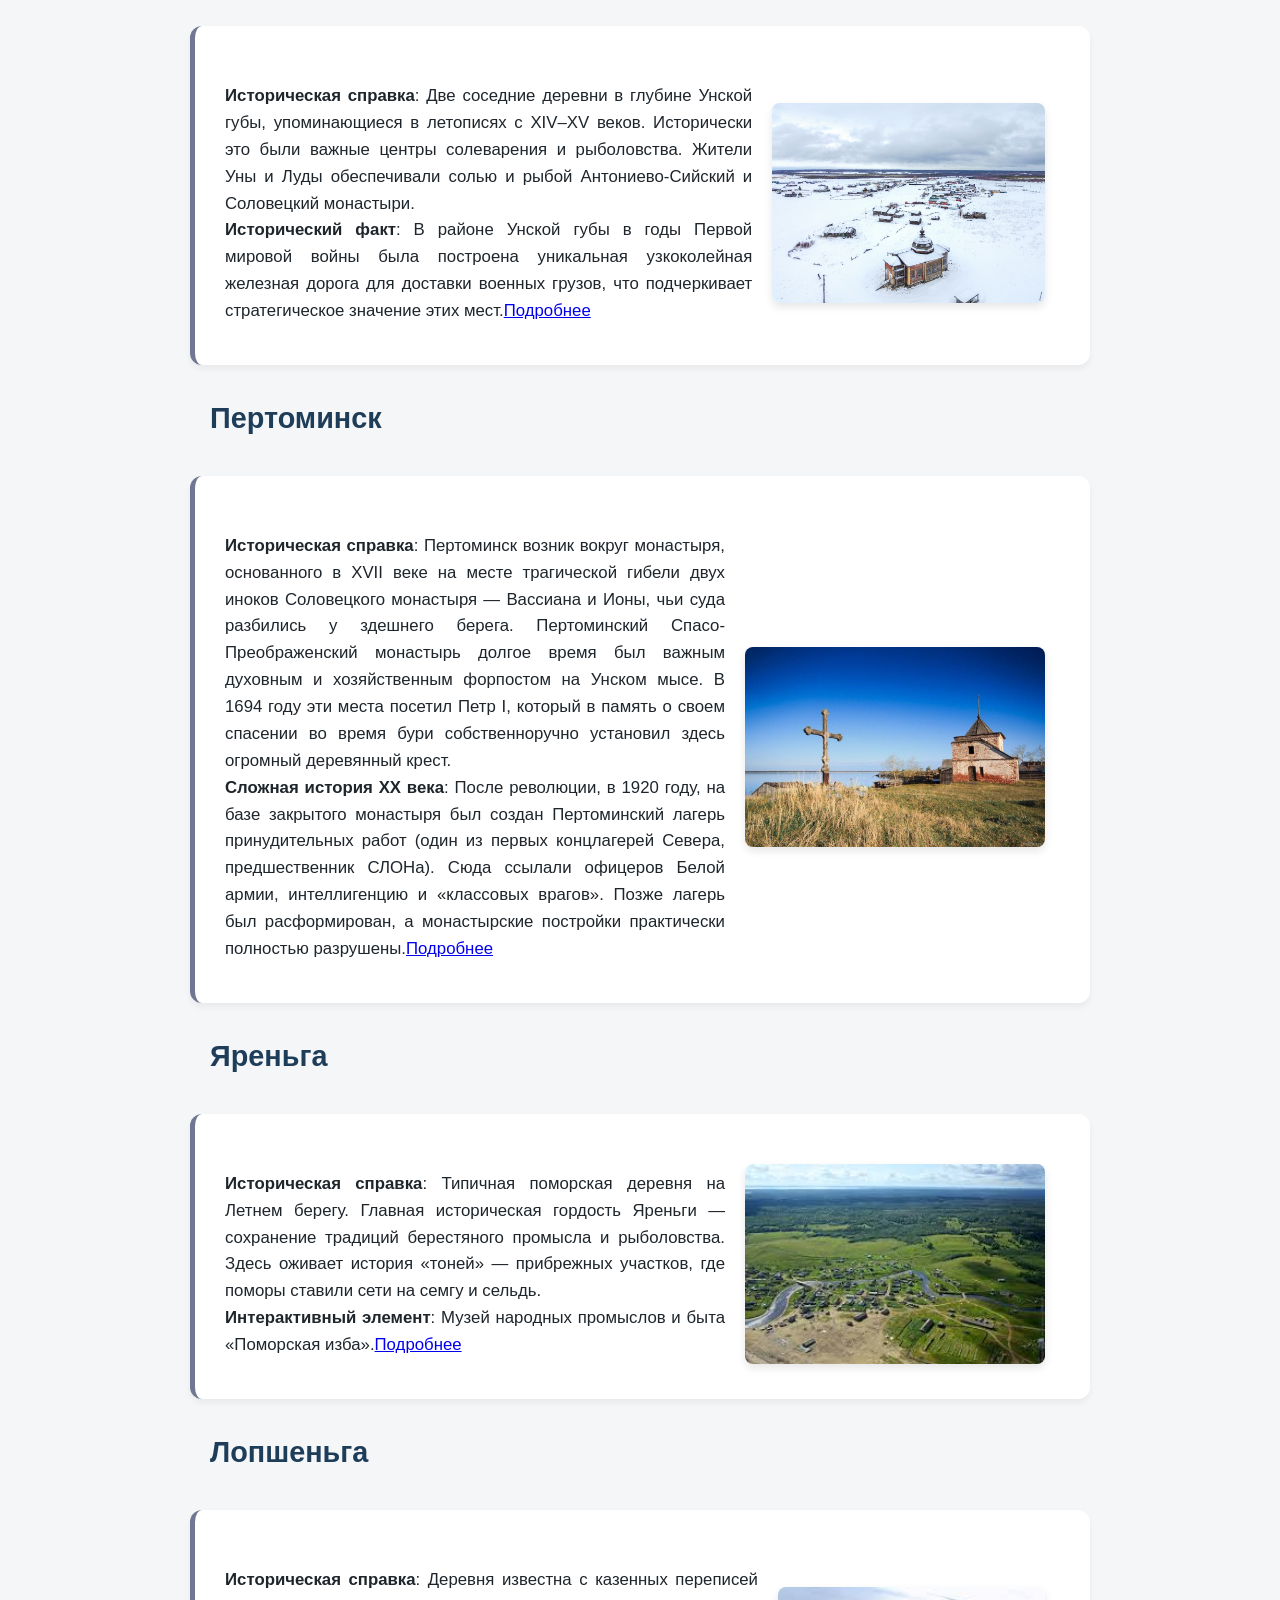
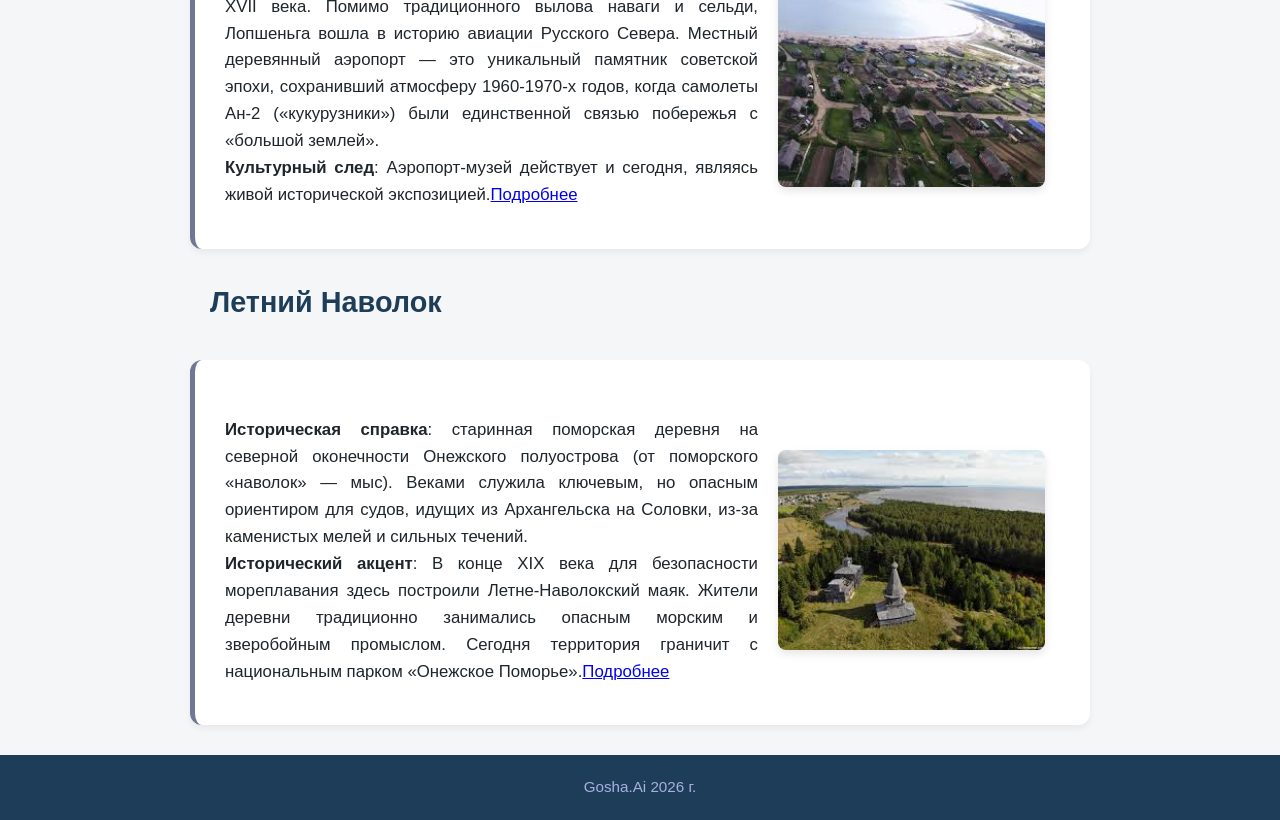
==== commit 1d11f4fb: "добавление информации о северодвинске" ====
--- a/index.html
+++ b/index.html
@@ -26,6 +26,15 @@
             <br><b>Что посмотреть</b>: Виртуальная привязка к набережной Северной Двины, Гостиным дворам и памятнику Петру I.<a href="towns/archangesk.html">Подробнее</a>
         </p>
         <img src="img/archangelsk1.jpg" width="300" height="200">
+    </section>
+
+    <h2>Северодвинск</h2>
+    <section class="main">
+        <p>
+            <br><b>Историческая справка</b>: Город корабелов и главный оборонный щит на Белом море. Выросший из старинного Николо-Корельского монастыря, сегодня он является мировым центром атомного судостроения, где создаются легендарные подводные крейсеры.
+            <br><b>Что посмотреть</b>: Виртуальная привязка к песчаным пляжам острова Ягры, вековому сосновому бору и набережной Александра Зрячева.<a href="towns/severodvinsk.html">Подробнее</a>
+        </p>
+        <img src="img/yagry.jpg" width="300" height="200">
     </section>
 
     <h2>Нёнокса</h2>
